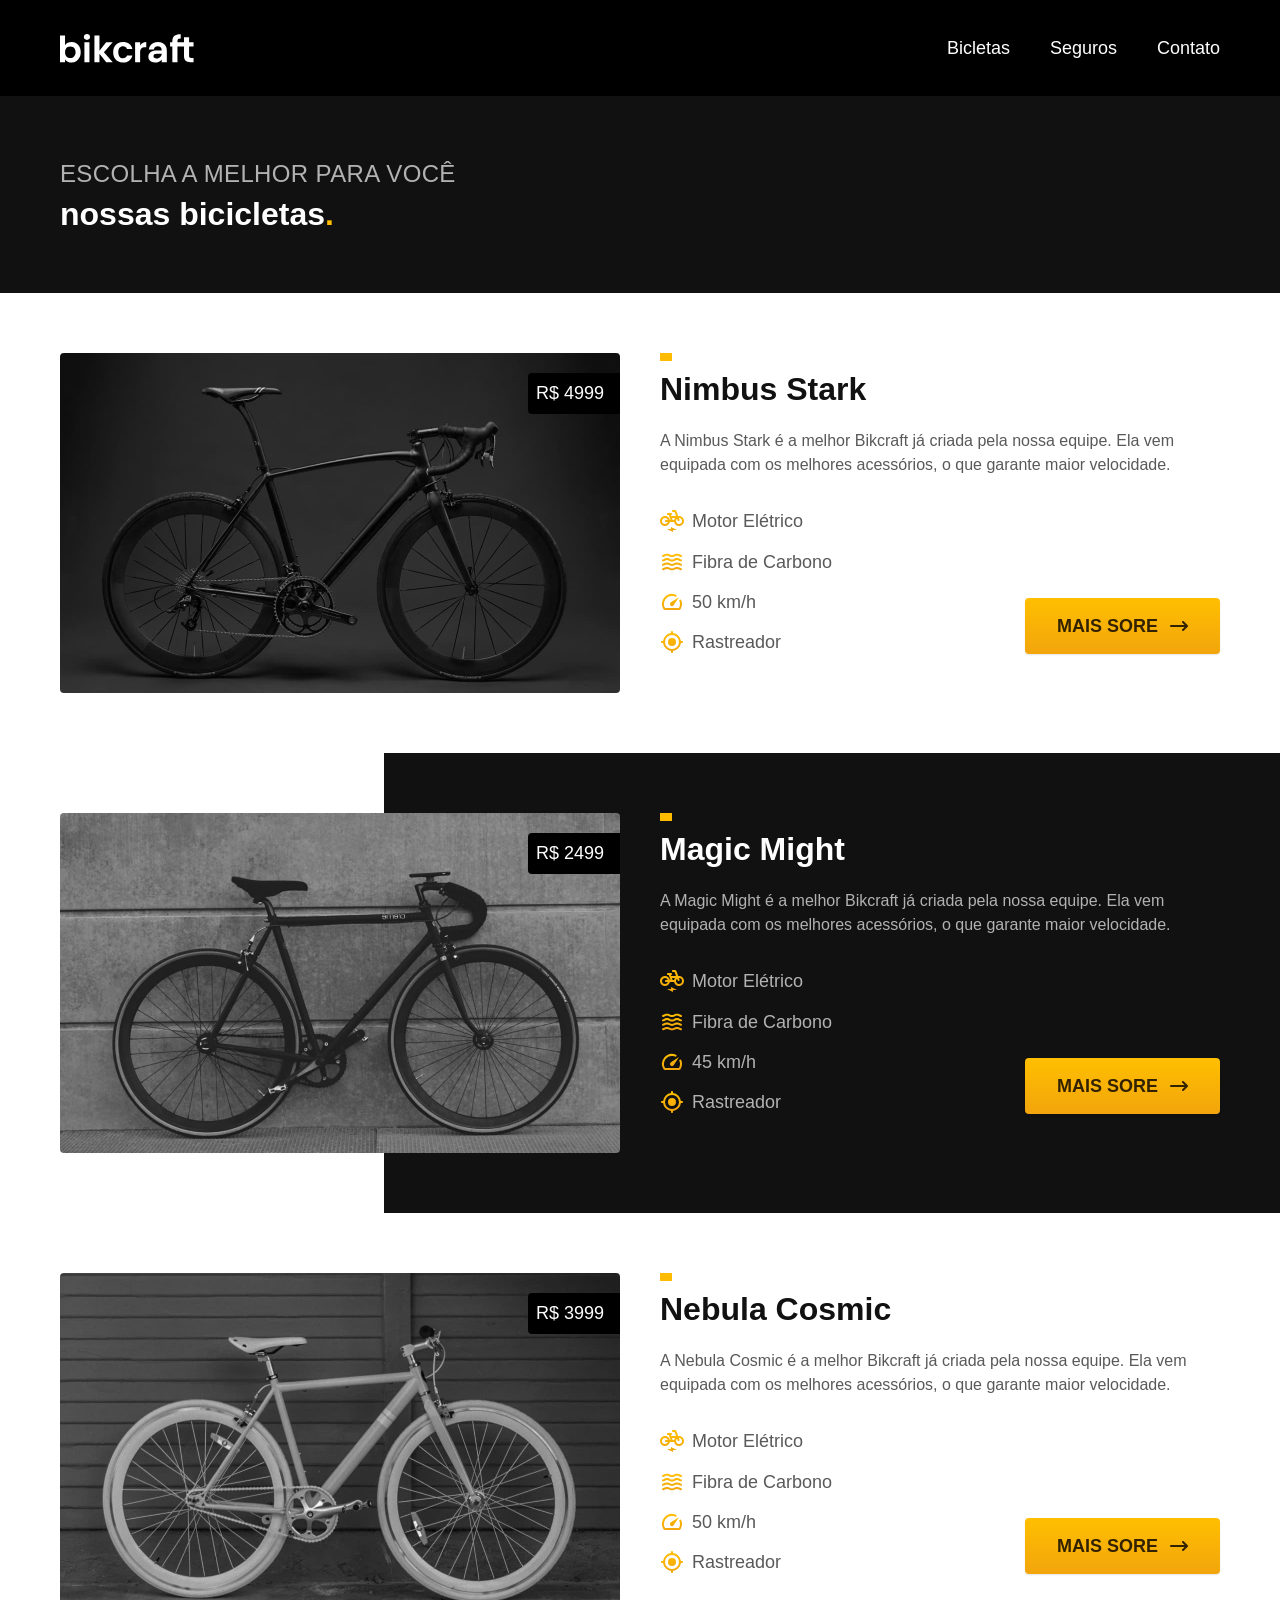
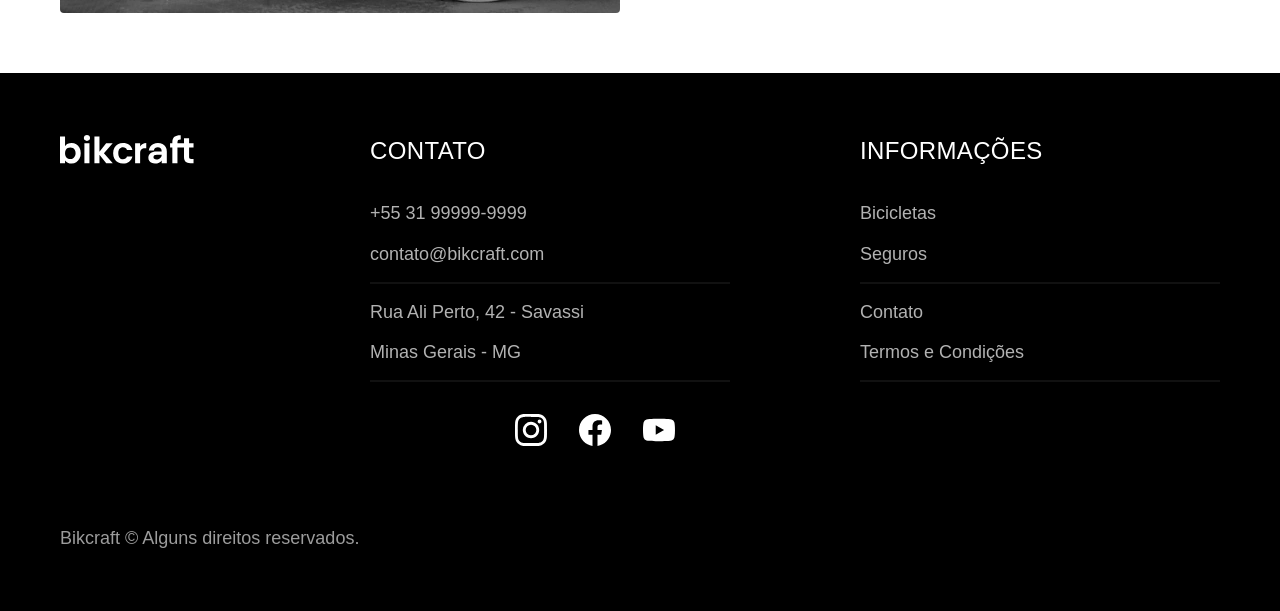
==== bicicletas.html @ b168abb3 "Página Bicicletas" ====
<!DOCTYPE html>
<html lang="pt-br">

<head>
  <meta charset="UTF-8">
  <meta name="viewport" content="width=device-width, initial-scale=1.0">
  <title>Bicicletas | Bikcraft</title>
  <meta name="description" content="Termos e condições">

  <link rel="stylesheet" href="./css/style.css">
</head>

<body id="bicicletas">
  <header class="header-bg">
    <div class="header container">
      <a href="./">
        <img src="./img/bikcraft.svg" alt="Bikcraft">
      </a>

      <nav aria-label="primaria">
        <ul class="header-menu font-1-m cor-0">
          <li><a href="./bicletas.html">Bicletas</a></li>
          <li><a href="./seguros.html">Seguros</a></li>
          <li><a href="./contato.html">Contato</a></li>
        </ul>
      </nav>
    </div>
  </header>

  <main>
    <div class="titulo-bg">
      <div class="titulo container">
        <p class="font-2-l-b cor-5">Escolha a melhor para você</p>
        <h1 class="font-11xxl cor-0">nossas bicicletas<span class="cor-p1">.</span></h1>
      </div>
    </div>


    <div class="bicicletas container">
      <div class="bicicletas-imagem">
        <img src="./img/bicicletas/nimbus.jpg" alt="Bicleta preta">
        <span class="font-2-m cor-0">R$ 4999</span>
      </div>
      <div class="bicicletas-conteudo">
        <h2 class="font-1-xl">Nimbus Stark</h2>
        <p class="font-2-s cor-8">A Nimbus Stark é a melhor Bikcraft já criada pela nossa equipe. Ela vem equipada com os melhores acessórios, o que garante maior velocidade.</p>
        <ul class="font-1-m cor-8">
          <li>
            <img src="./img/icones/eletrica.svg" alt="">
            Motor Elétrico
          </li>
          <li>
            <img src="./img/icones/carbono.svg" alt="">
            Fibra de Carbono
          </li>
          <li>
            <img src="./img/icones/velocidade.svg" alt="">
            50 km/h
          </li>
          <li>
            <img src="./img/icones/rastreador.svg" alt="">
            Rastreador
          </li>
        </ul>
        <a class="botao seta" href=".bicicletas/mimbus.html">Mais Sore</a>
      </div>
    </div>


    <div class="bicicletas-bg">
      <div class="bicicletas container">
        <div class="bicicletas-imagem">
          <img src="./img/bicicletas/magic.jpg" alt="Bicleta preta">
          <span class="font-2-m cor-0">R$ 2499</span>
        </div>
        <div class="bicicletas-conteudo">
          <h2 class="font-1-xl cor-0">Magic Might</h2>
          <p class="font-2-s cor-5">A Magic Might é a melhor Bikcraft já criada pela nossa equipe. Ela vem equipada com os melhores acessórios, o que garante maior velocidade.</p>
          <ul class="font-1-m cor-5">
            <li>
              <img src="./img/icones/eletrica.svg" alt="">
              Motor Elétrico
            </li>
            <li>
              <img src="./img/icones/carbono.svg" alt="">
              Fibra de Carbono
            </li>
            <li>
              <img src="./img/icones/velocidade.svg" alt="">
              45 km/h
            </li>
            <li>
              <img src="./img/icones/rastreador.svg" alt="">
              Rastreador
            </li>
          </ul>
          <a class="botao seta" href=".bicicletas/magic.html">Mais Sore</a>
        </div>
      </div>
    </div>


    <div class="bicicletas container">
      <div class="bicicletas-imagem">
        <img src="./img/bicicletas/nebula.jpg" alt="Bicleta branca">
        <span class="font-2-m cor-0">R$ 3999</span>
      </div>
      <div class="bicicletas-conteudo">
        <h2 class="font-1-xl">Nebula Cosmic</h2>
        <p class="font-2-s cor-8">A Nebula Cosmic é a melhor Bikcraft já criada pela nossa equipe. Ela vem equipada com os melhores acessórios, o que garante maior velocidade.</p>
        <ul class="font-1-m cor-8">
          <li>
            <img src="./img/icones/eletrica.svg" alt="">
            Motor Elétrico
          </li>
          <li>
            <img src="./img/icones/carbono.svg" alt="">
            Fibra de Carbono
          </li>
          <li>
            <img src="./img/icones/velocidade.svg" alt="">
            50 km/h
          </li>
          <li>
            <img src="./img/icones/rastreador.svg" alt="">
            Rastreador
          </li>
        </ul>
        <a class="botao seta" href=".bicicletas/nebula.html">Mais Sore</a>
      </div>
    </div>


  </main>


  <footer class="footer-bg">
    <div class="footer container">
      <img src="./img/bikcraft.svg" alt="Bikcraft">
      <div class="footer-contato">
        <h3 class="font-2-l-b cor-0">Contato</h3>
        <ul class="font-2-m cor-5">
          <li><a href="tel:+553199999999">+55 31 99999-9999</a></li>
          <li><a href="mailto:contato@bikcraft.com">contato@bikcraft.com</a></li>
          <li>Rua Ali Perto, 42 - Savassi</li>
          <li>Minas Gerais - MG</li>
        </ul>
        <div class="footer-redes">
          <a href="./">
            <img src="./img/redes/instagram.svg" alt="Instagram">
          </a>
          <a href="./">
            <img src="./img/redes/facebook.svg" alt="Facebook">
          </a>
          <a href="./">
            <img src="./img/redes/youtube.svg" alt="Youtube">
          </a>
        </div>
      </div>
      <div class="footer-informacoes">
        <h3 class="font-2-l-b cor-0">Informações</h3>
        <nav>
          <ul class="font-1-m cor-5">
            <li><a href="./bicletas.html">Bicicletas</a></li>
            <li><a href="./seguros.html">Seguros</a></li>
            <li><a href="./contato.html">Contato</a></li>
            <li><a href="./termos.html">Termos e Condições</a></li>
          </ul>
        </nav>
      </div>
      <p class="footer-copy font-2-m cor-6">Bikcraft © Alguns direitos reservados.</p>
    </div>

  </footer>
</body>

</html>
---- css/style.css ----
@import "./global/global.css";
@import "./utilidades/tipografia.css";
@import "./utilidades/cores.css";
@import "./global/header.css";
@import "./global/footer.css";

/* Utilidades */
@import "./utilidades/componentes.css";

/* Home */
@import "./home/introducao.css";
@import "./home/tecnologia.css";
@import "./home/parceiros.css";
@import "./home/depoimento.css";

/* Biclietas */
@import "./bicicletas/bicicletas-lista.css";
@import "./bicicletas/bicicletas.css";

/* Seguros */
@import "./seguros/seguros.css";

/* Termos */
@import "./termos/termos.css";
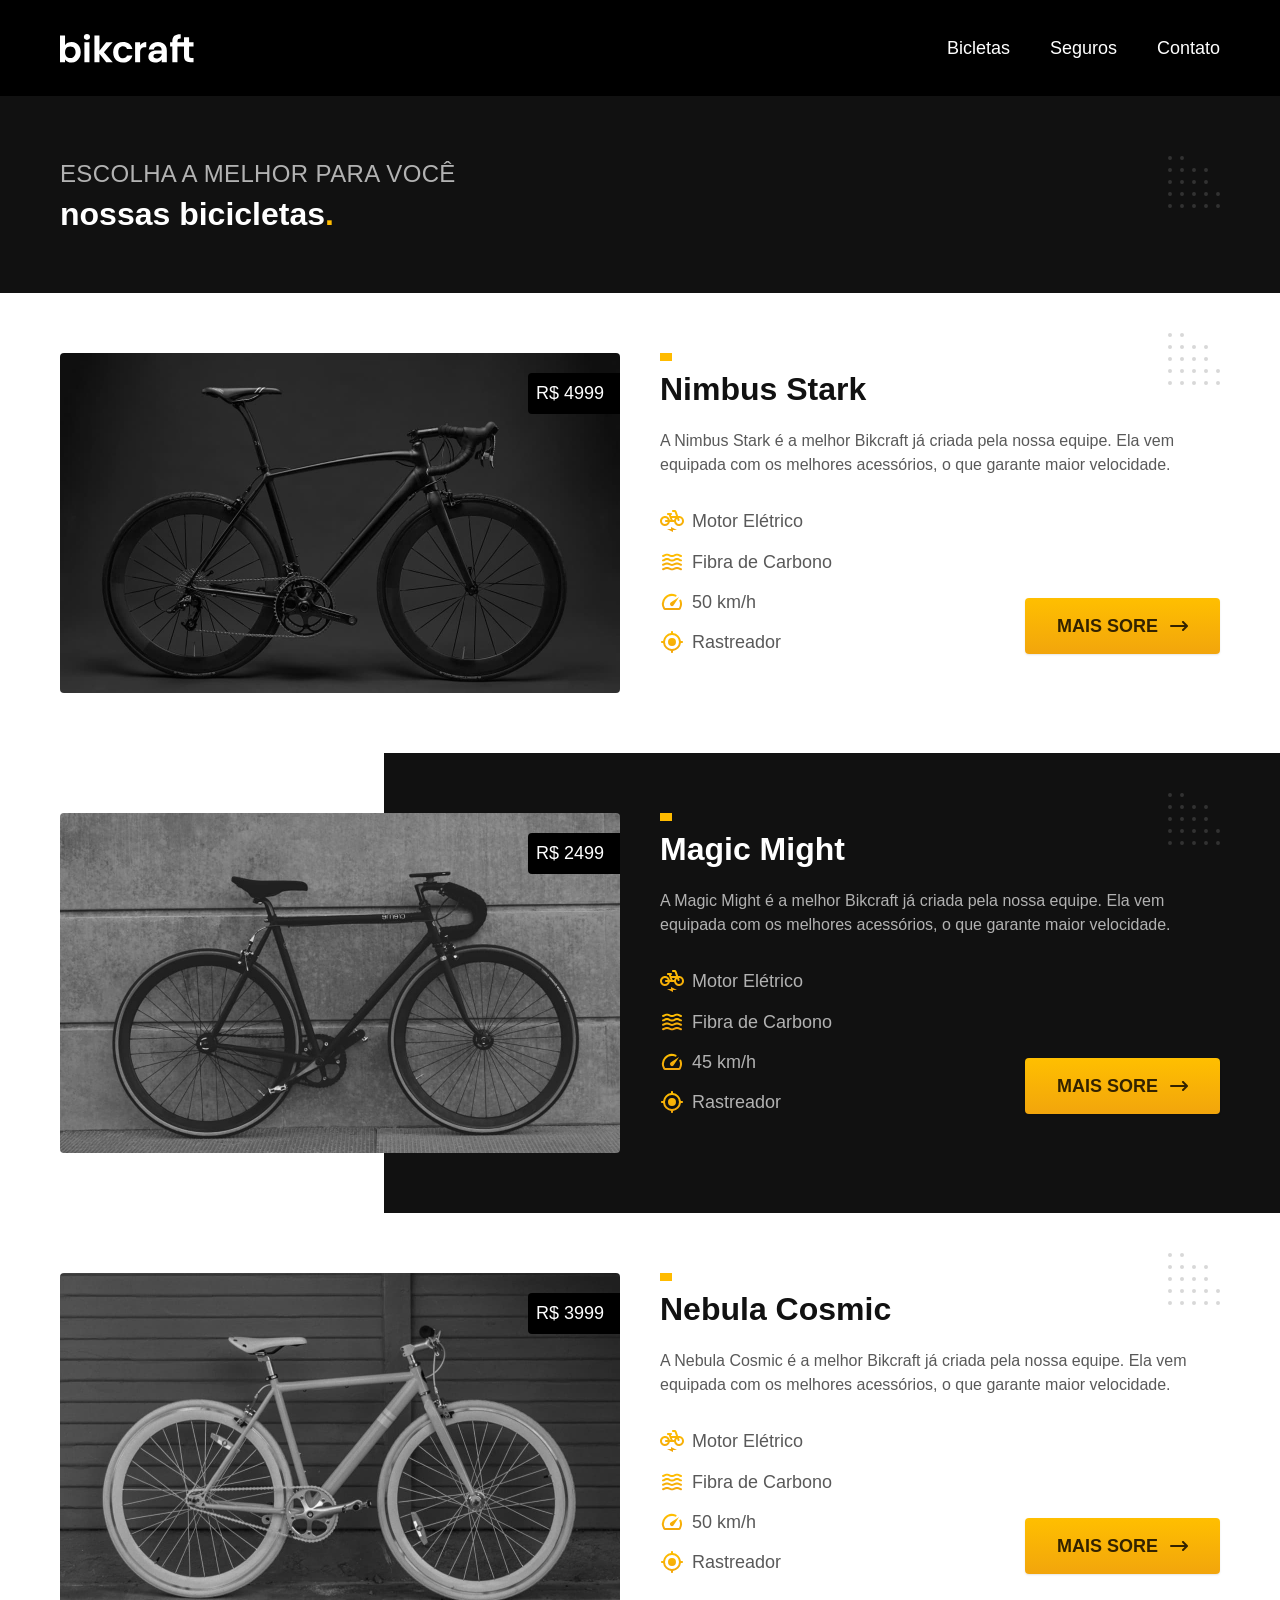
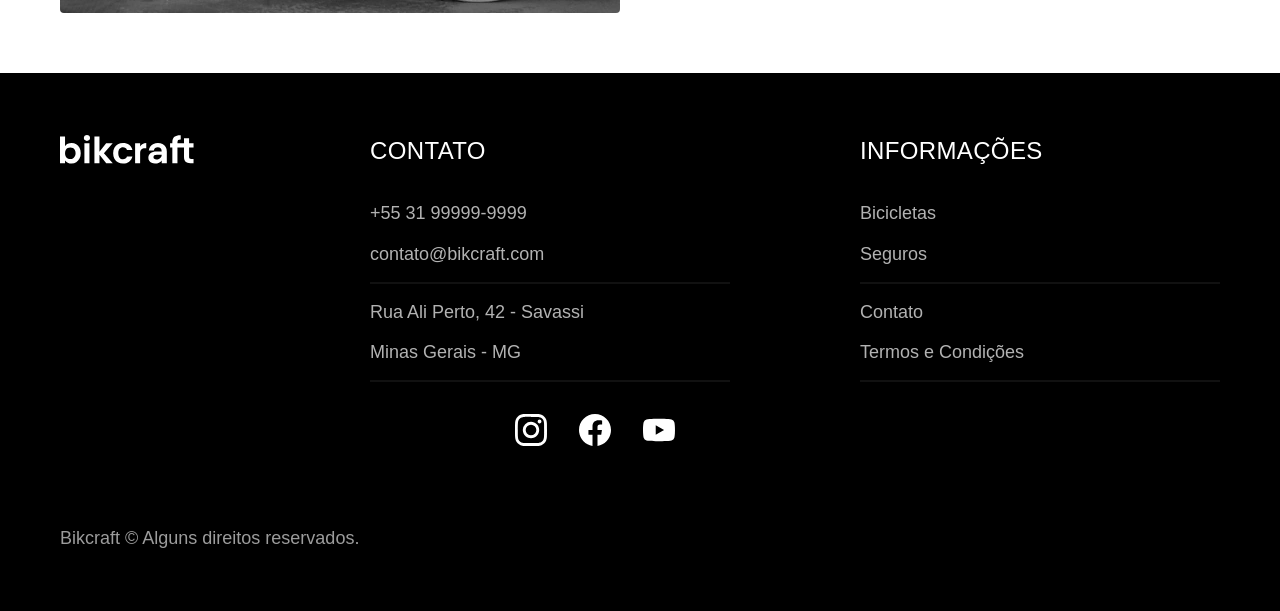
==== commit 101bdefb: "Otimizações" ====
--- a/bicicletas.html
+++ b/bicicletas.html
@@ -7,6 +7,7 @@
   <title>Bicicletas | Bikcraft</title>
   <meta name="description" content="Termos e condições">
 
+  <link rel="preload" href="./css/style.css" as="style">
   <link rel="stylesheet" href="./css/style.css">
 </head>
 
@@ -14,7 +15,7 @@
   <header class="header-bg">
     <div class="header container">
       <a href="./">
-        <img src="./img/bikcraft.svg" alt="Bikcraft">
+        <img src="./img/bikcraft.svg" width="136" height="32" alt="Bikcraft">
       </a>
 
       <nav aria-label="primaria">
@@ -38,7 +39,7 @@
 
     <div class="bicicletas container">
       <div class="bicicletas-imagem">
-        <img src="./img/bicicletas/nimbus.jpg" alt="Bicleta preta">
+        <img src="./img/bicicletas/nimbus.jpg" width="1120" height="680" alt="Bicleta preta">
         <span class="font-2-m cor-0">R$ 4999</span>
       </div>
       <div class="bicicletas-conteudo">
@@ -46,19 +47,19 @@
         <p class="font-2-s cor-8">A Nimbus Stark é a melhor Bikcraft já criada pela nossa equipe. Ela vem equipada com os melhores acessórios, o que garante maior velocidade.</p>
         <ul class="font-1-m cor-8">
           <li>
-            <img src="./img/icones/eletrica.svg" alt="">
+            <img src="./img/icones/eletrica.svg" width="32" height="32" alt="">
             Motor Elétrico
           </li>
           <li>
-            <img src="./img/icones/carbono.svg" alt="">
+            <img src="./img/icones/carbono.svg" width="32" height="32" alt="">
             Fibra de Carbono
           </li>
           <li>
-            <img src="./img/icones/velocidade.svg" alt="">
+            <img src="./img/icones/velocidade.svg" width="32" height="32" alt="">
             50 km/h
           </li>
           <li>
-            <img src="./img/icones/rastreador.svg" alt="">
+            <img src="./img/icones/rastreador.svg" width="32" height="32" alt="">
             Rastreador
           </li>
         </ul>
@@ -70,7 +71,7 @@
     <div class="bicicletas-bg">
       <div class="bicicletas container">
         <div class="bicicletas-imagem">
-          <img src="./img/bicicletas/magic.jpg" alt="Bicleta preta">
+          <img src="./img/bicicletas/magic.jpg" width="1120" height="680" alt="Bicleta preta">
           <span class="font-2-m cor-0">R$ 2499</span>
         </div>
         <div class="bicicletas-conteudo">
@@ -78,19 +79,19 @@
           <p class="font-2-s cor-5">A Magic Might é a melhor Bikcraft já criada pela nossa equipe. Ela vem equipada com os melhores acessórios, o que garante maior velocidade.</p>
           <ul class="font-1-m cor-5">
             <li>
-              <img src="./img/icones/eletrica.svg" alt="">
+              <img src="./img/icones/eletrica.svg" width="32" height="32" alt="">
               Motor Elétrico
             </li>
             <li>
-              <img src="./img/icones/carbono.svg" alt="">
+              <img src="./img/icones/carbono.svg" width="32" height="32" alt="">
               Fibra de Carbono
             </li>
             <li>
-              <img src="./img/icones/velocidade.svg" alt="">
+              <img src="./img/icones/velocidade.svg" width="32" height="32" alt="">
               45 km/h
             </li>
             <li>
-              <img src="./img/icones/rastreador.svg" alt="">
+              <img src="./img/icones/rastreador.svg" width="32" height="32" alt="">
               Rastreador
             </li>
           </ul>
@@ -102,7 +103,7 @@
 
     <div class="bicicletas container">
       <div class="bicicletas-imagem">
-        <img src="./img/bicicletas/nebula.jpg" alt="Bicleta branca">
+        <img src="./img/bicicletas/nebula.jpg" width="1120" height="680" alt="Bicleta branca">
         <span class="font-2-m cor-0">R$ 3999</span>
       </div>
       <div class="bicicletas-conteudo">
@@ -110,19 +111,19 @@
         <p class="font-2-s cor-8">A Nebula Cosmic é a melhor Bikcraft já criada pela nossa equipe. Ela vem equipada com os melhores acessórios, o que garante maior velocidade.</p>
         <ul class="font-1-m cor-8">
           <li>
-            <img src="./img/icones/eletrica.svg" alt="">
+            <img src="./img/icones/eletrica.svg" width="32" height="32" alt="">
             Motor Elétrico
           </li>
           <li>
-            <img src="./img/icones/carbono.svg" alt="">
+            <img src="./img/icones/carbono.svg" width="32" height="32" alt="">
             Fibra de Carbono
           </li>
           <li>
-            <img src="./img/icones/velocidade.svg" alt="">
+            <img src="./img/icones/velocidade.svg" width="32" height="32" alt="">
             50 km/h
           </li>
           <li>
-            <img src="./img/icones/rastreador.svg" alt="">
+            <img src="./img/icones/rastreador.svg" width="32" height="32" alt="">
             Rastreador
           </li>
         </ul>
@@ -136,7 +137,7 @@
 
   <footer class="footer-bg">
     <div class="footer container">
-      <img src="./img/bikcraft.svg" alt="Bikcraft">
+      <img src="./img/bikcraft.svg" width="136" height="32" alt="Bikcraft">
       <div class="footer-contato">
         <h3 class="font-2-l-b cor-0">Contato</h3>
         <ul class="font-2-m cor-5">
@@ -147,13 +148,13 @@
         </ul>
         <div class="footer-redes">
           <a href="./">
-            <img src="./img/redes/instagram.svg" alt="Instagram">
+            <img src="./img/redes/instagram.svg" width="32" height="32" alt="Instagram">
           </a>
           <a href="./">
-            <img src="./img/redes/facebook.svg" alt="Facebook">
+            <img src="./img/redes/facebook.svg" width="32" height="32" alt="Facebook">
           </a>
           <a href="./">
-            <img src="./img/redes/youtube.svg" alt="Youtube">
+            <img src="./img/redes/youtube.svg" width="32" height="32" alt="Youtube">
           </a>
         </div>
       </div>
--- a/css/style.css
+++ b/css/style.css
@@ -6,6 +6,7 @@
 
 /* Utilidades */
 @import "./utilidades/componentes.css";
+@import "./utilidades/formulario.css";
 
 /* Home */
 @import "./home/introducao.css";
@@ -17,8 +18,21 @@
 @import "./bicicletas/bicicletas-lista.css";
 @import "./bicicletas/bicicletas.css";
 
+/* Biclieta */
+@import "./bicicleta/bicicleta.css";
+@import "./bicicleta/seguro.css";
+
 /* Seguros */
 @import "./seguros/seguros.css";
+@import "./seguros/vantagens.css";
+@import "./seguros/perguntas.css";
+
+/* Contato */
+@import "./contato/contato.css";
+@import "./contato/lojas.css";
+
+/* Orçamento */
+@import "./orcamento/orcamento.css";
 
 /* Termos */
 @import "./termos/termos.css";
--- a/css/style.css
+++ b/css/style.css
@@ -6,6 +6,7 @@
 
 /* Utilidades */
 @import "./utilidades/componentes.css";
+@import "./utilidades/formulario.css";
 
 /* Home */
 @import "./home/introducao.css";
@@ -17,8 +18,21 @@
 @import "./bicicletas/bicicletas-lista.css";
 @import "./bicicletas/bicicletas.css";
 
+/* Biclieta */
+@import "./bicicleta/bicicleta.css";
+@import "./bicicleta/seguro.css";
+
 /* Seguros */
 @import "./seguros/seguros.css";
+@import "./seguros/vantagens.css";
+@import "./seguros/perguntas.css";
+
+/* Contato */
+@import "./contato/contato.css";
+@import "./contato/lojas.css";
+
+/* Orçamento */
+@import "./orcamento/orcamento.css";
 
 /* Termos */
 @import "./termos/termos.css";
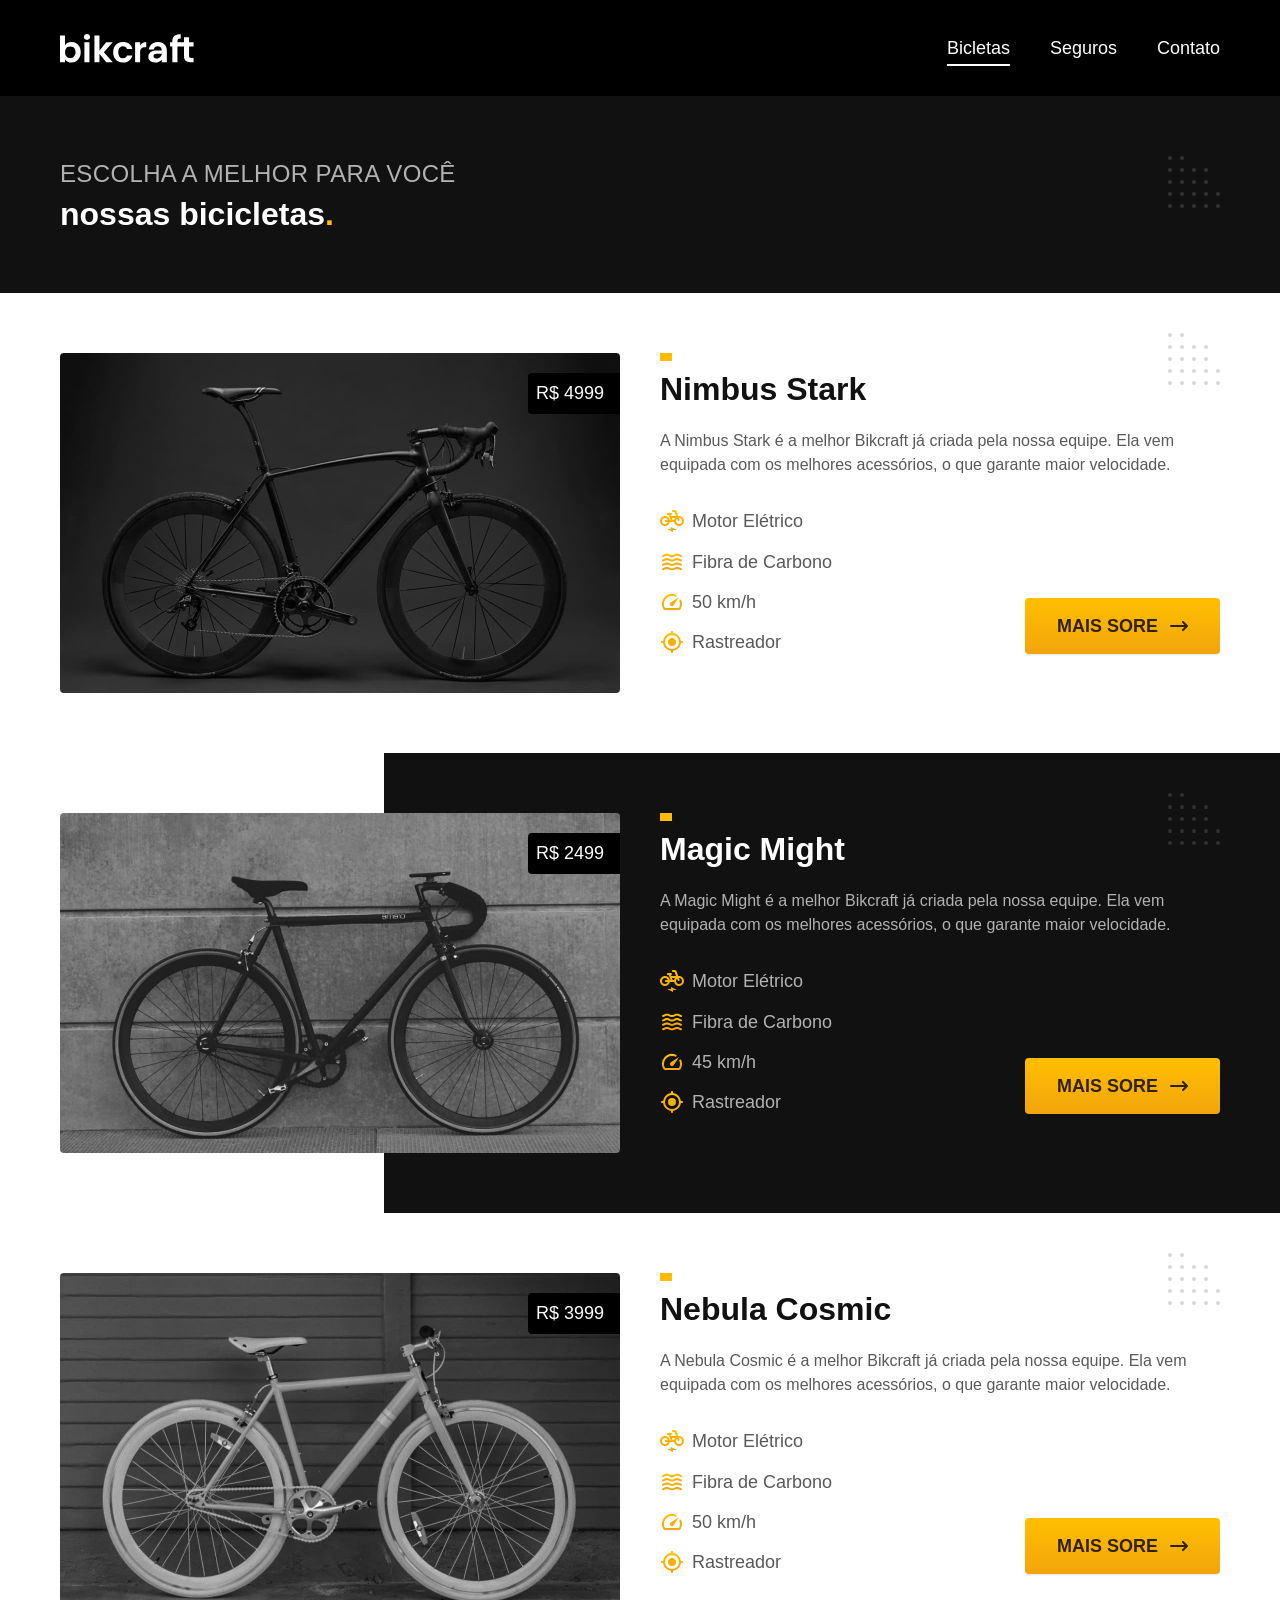
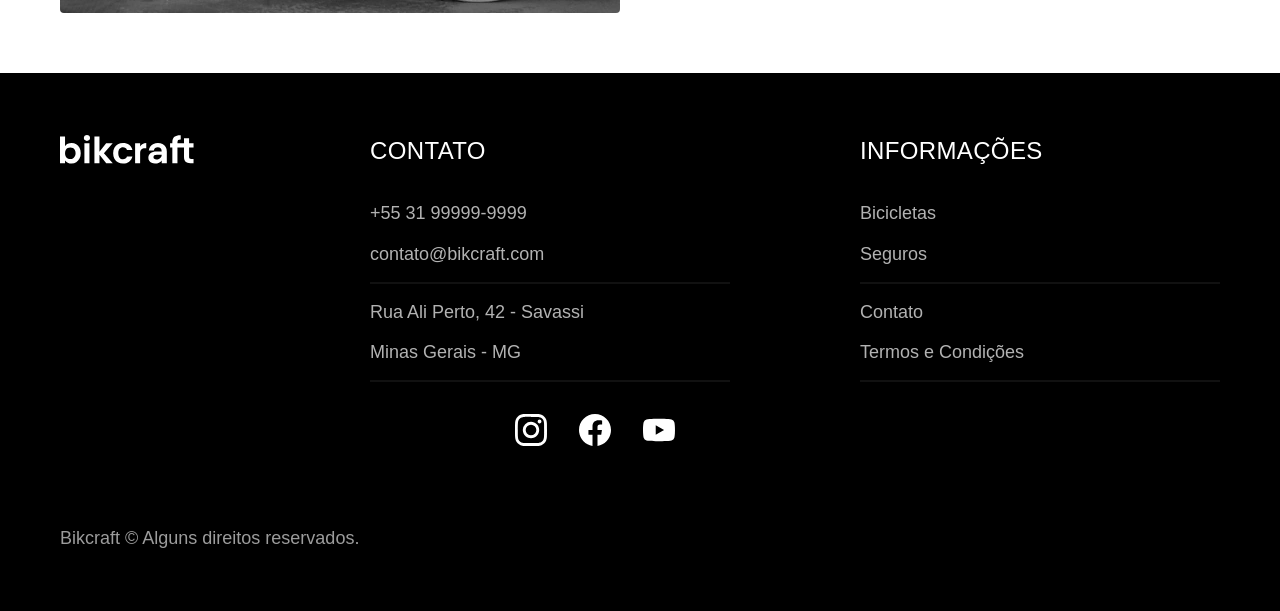
==== commit fa1dc412: "JavaScript Menu Ativo" ====
--- a/bicicletas.html
+++ b/bicicletas.html
@@ -20,7 +20,7 @@
 
       <nav aria-label="primaria">
         <ul class="header-menu font-1-m cor-0">
-          <li><a href="./bicletas.html">Bicletas</a></li>
+          <li><a href="./bicicletas.html">Bicletas</a></li>
           <li><a href="./seguros.html">Seguros</a></li>
           <li><a href="./contato.html">Contato</a></li>
         </ul>
@@ -63,7 +63,7 @@
             Rastreador
           </li>
         </ul>
-        <a class="botao seta" href=".bicicletas/mimbus.html">Mais Sore</a>
+        <a class="botao seta" href="./bicicletas/nimbus.html">Mais Sore</a>
       </div>
     </div>
 
@@ -95,7 +95,7 @@
               Rastreador
             </li>
           </ul>
-          <a class="botao seta" href=".bicicletas/magic.html">Mais Sore</a>
+          <a class="botao seta" href="./bicicletas/magic.html">Mais Sore</a>
         </div>
       </div>
     </div>
@@ -127,7 +127,7 @@
             Rastreador
           </li>
         </ul>
-        <a class="botao seta" href=".bicicletas/nebula.html">Mais Sore</a>
+        <a class="botao seta" href="./bicicletas/nebula.html">Mais Sore</a>
       </div>
     </div>
 
@@ -162,7 +162,7 @@
         <h3 class="font-2-l-b cor-0">Informações</h3>
         <nav>
           <ul class="font-1-m cor-5">
-            <li><a href="./bicletas.html">Bicicletas</a></li>
+            <li><a href="./bicicletas.html">Bicicletas</a></li>
             <li><a href="./seguros.html">Seguros</a></li>
             <li><a href="./contato.html">Contato</a></li>
             <li><a href="./termos.html">Termos e Condições</a></li>
@@ -173,6 +173,7 @@
     </div>
 
   </footer>
+  <script src="./js/script.js"></script>
 </body>
 
 </html>
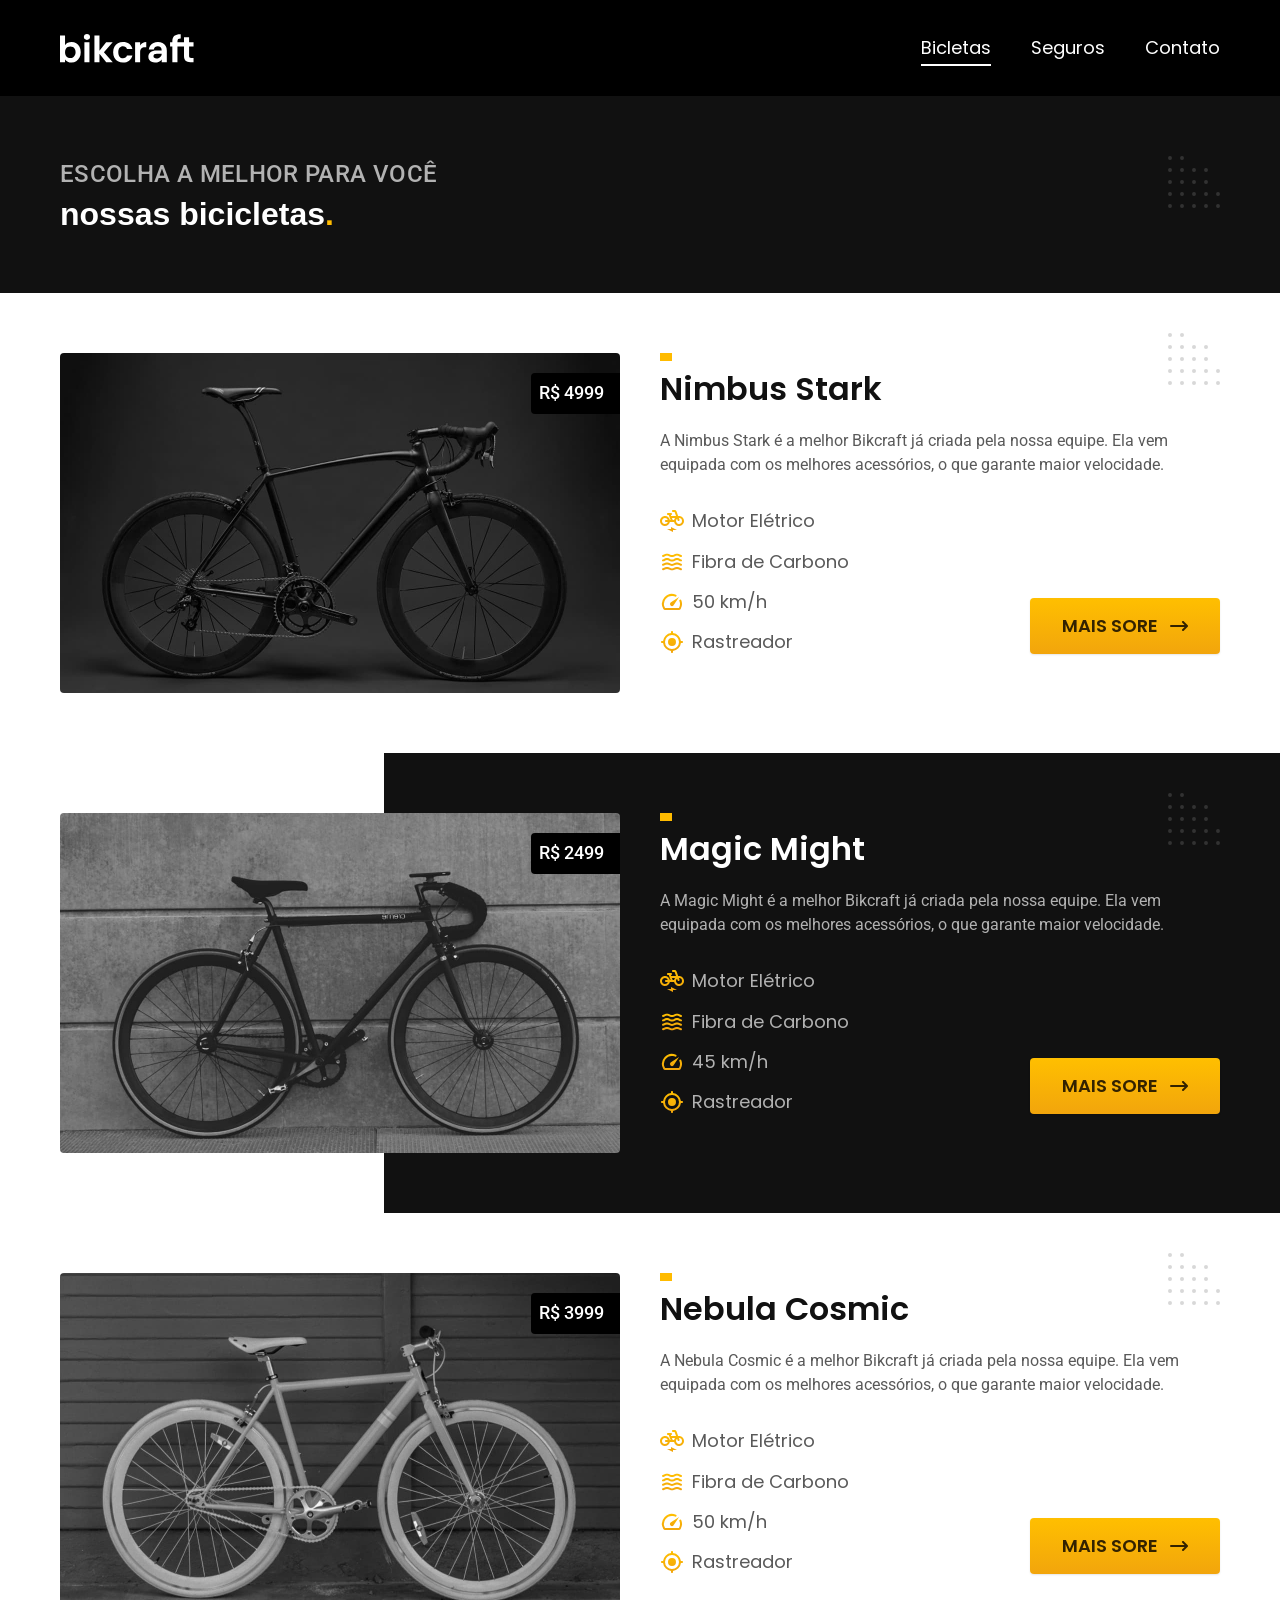
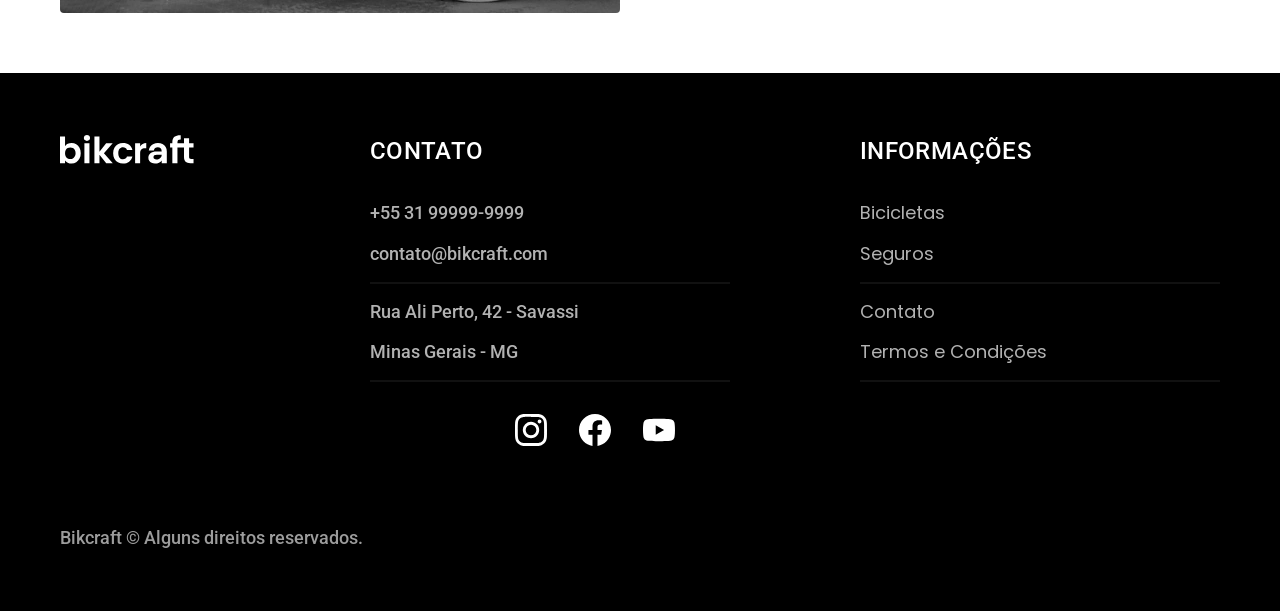
==== commit 757d2a81: "Otimizado para produção" ====
--- a/bicicletas.html
+++ b/bicicletas.html
@@ -7,8 +7,14 @@
   <title>Bicicletas | Bikcraft</title>
   <meta name="description" content="Termos e condições">
 
-  <link rel="preload" href="./css/style.css" as="style">
-  <link rel="stylesheet" href="./css/style.css">
+  <link rel="icon" href="./favicon.svg" type="image/svg+xml">
+  <link rel="preload" href="./css/style.min.css" as="style">
+  <link rel="stylesheet" href="./css/style.min.css">
+  <script>document.documentElement.classList.add('js');</script>
+
+  <link rel="preconnect" href="https://fonts.googleapis.com">
+  <link rel="preconnect" href="https://fonts.gstatic.com" crossorigin>
+  <link href="https://fonts.googleapis.com/css2?family=Merriweather:ital,wght@1,900&family=Poppins:wght@400;600&family=Roboto:wght@400;500&display=swap" rel="stylesheet">
 </head>
 
 <body id="bicicletas">
--- a/css/style.min.css
+++ b/css/style.min.css
@@ -0,0 +1 @@
+body{margin:0;font-family:Arial,Helvetica,sans-serif;color:#111}blockquote,dd,h1,h2,h3,h4,p,ul{margin:0}ul{padding:0;list-style:none}a{text-decoration:none;color:inherit}img{max-width:100%;height:auto;display:block}img[src$=".jpg"]{border-radius:4px}.font-1-xs{font:400 0.75rem/1.35 Poppins,sans-serif}.font-2-xs{font:400 0.875rem/1.43 Roboto,sans-serif}.font-1-s{font:400 1rem/1.5 Poppins,sans-serif}.font-2-s{font:400 1rem/1.5 Roboto,sans-serif}.font-1-m,.font-1-m-b{font:400 1.125rem/1.35 Poppins,sans-serif}.font-1-m-b{font-weight:600}.font-2-m{font:500 1.125rem/1.35 Roboto,sans-serif}.font-1-l{font:400 1.5rem/1.5 Poppins,sans-serif}.font-2-l,.font-2-l-b{font:400 1.5rem/1.5 Roboto,sans-serif}.font-2-l-b{font-weight:500;letter-spacing:.015em;text-transform:uppercase}.font-1-xl{font:600 2rem/1.25 Poppins,sans-serif}.font-2-xl{font:500 2rem/1.25 Roboto,sans-serif}.font-1-xxl{font:600 4rem/1.125 Poppins,sans-serif}@media (max-width:1200px){.font-1-xxl{font-size:3rem}.font-2-l,.font-2-l-b{font-size:1.125rem}}@media (max-width:800px){.font-1-xxl{font-size:2rem}.font-1-xl,.font-2-xl{font-size:1.5rem}}:root{--cor-0:#ffffff;--cor-1:#f7f7f7;--cor-2:#ededed;--cor-3:#dedede;--cor-4:#cccccc;--cor-5:#b2b2b2;--cor-6:#9c9c9c;--cor-7:#717171;--cor-8:#595959;--cor-9:#404040;--cor-10:#2e2e2e;--cor-11:#111111;--cor-12:#000000;--cor-p1:#ffbb00;--cor-p2:#e4a30b;--cor-p3:#a66f00;--cor-p4:#664400;--cor-p5:#332200}.cor-0{color:var(--cor-0)}.cor-1{color:var(--cor-1)}.cor-2{color:var(--cor-2)}.cor-3{color:var(--cor-3)}.cor-4{color:var(--cor-4)}.cor-5{color:var(--cor-5)}.cor-6{color:var(--cor-6)}.cor-7{color:var(--cor-7)}.cor-8{color:var(--cor-8)}.cor-9{color:var(--cor-9)}.cor-10{color:var(--cor-10)}.cor-11{color:var(--cor-11)}.cor-12{color:var(--cor-12)}.cor-p1{color:var(--cor-p1)}.cor-p2{color:var(--cor-p2)}.cor-p3{color:var(--cor-p3)}.cor-p4{color:var(--cor-p4)}.cor-p5{color:var(--cor-p5)}.js .fadeInDown{transform:translate3d(0,-20px,0)}.js .fadeInUp{transform:translate3d(0,20px,0)}.js .fadeInRight{transform:translate3d(20px,0,0)}.js .fadeInLeft{transform:translate3d(-20px,0,0)}.js [data-anime]{opacity:0}.js .anime{opacity:1;transform:none;transition:transform .8s,opacity .8s}.header-bg{background-color:var(--cor-12)}.header{display:flex;flex-wrap:wrap;gap:20px;justify-content:space-between;align-items:center;padding-top:20px;padding-bottom:20px}.header-menu{display:flex;flex-wrap:wrap;gap:40px}.header-menu a{display:inline-block;padding:16px 0;position:relative}.header-menu a:after{content:"";display:block;height:2px;width:0;background-color:var(--cor-0);margin-top:4px;transition:.3s;position:absolute}.header-menu a.ativo::after,.header-menu a:hover:after{width:100%}@media (max-width:800px){.header-menu{gap:20px}.header-menu a{background:var(--cor-11);padding:12px 16px;border-radius:4px}.header-menu a:hover{background:var(--cor-10)}.header-menu a:after{display:none}}@media (max-width:600px){.header-menu{gap:12px}.header-menu a{padding:8px 12px;font-size:14px}}.footer-bg{background-color:var(--cor-12)}.footer{display:grid;grid-template-columns:3fr 5fr 4fr;gap:40px;padding-top:60px;padding-bottom:60px}.footer h3{margin-bottom:32px}.footer-contato ul{margin-bottom:32px}.footer li:nth-child(2n):after{content:"";display:block;max-width:360px;height:2px;background-color:var(--cor-11);margin-top:16px}.footer li{margin-bottom:16px}.footer-redes{display:flex;gap:32px}.footer a:hover{color:var(--cor-0)}.footer-copy{grid-column:1/-1;margin-top:40px}.footer-redes{justify-content:center}@media (max-width:800px){.footer>img{display:none}.footer{grid-template-columns:1fr 1fr}}@media (max-width:600px){.footer{grid-template-columns:1fr;gap:60px}.footer-copy{margin-top:0}}.container{box-sizing:border-box;max-width:1200px;padding-left:20px;padding-right:20px;margin-left:auto;margin-right:auto}.botao{display:inline-block;padding:16px 32px;background:linear-gradient(#ffbf00,#f2a50c);border-radius:4px;box-shadow:0 1px 2px rgba(0,0,0,.1);text-transform:uppercase;color:var(--cor-p5);font:600 1.125rem/1.35 Poppins,sans-serif;max-width:max-content;border:none;cursor:pointer}.botao.secundario{background:var(--cor-10);color:var(--cor-2)}.botao.secundario:hover{background:var(--cor-9)}.botao.seta{display:flex;align-items:center}.botao.seta::after{content:"";display:inline-block;width:18px;height:10px;margin-left:12px;background:url("../img/icones/seta.svg");transition:transform .2s}.botao.seta:hover::after{transform:translateX(4px)}.botao:hover{background:linear-gradient(#ffb60d,#e59317)}@media (max-width:600px){.botao{padding:12px 16px;font-size:1rem}}.titulo-bg{padding-top:60px;padding-bottom:60px;background-color:var(--cor-11)}.titulo{background:url("../img/dec/top-right.svg") no-repeat top right 20px}.titulo p{margin-bottom:4px}@media (max-width:800px){.titulo-bg{padding-top:40px;padding-bottom:40px}.titulo p{font-size:1rem;text-transform:lowercase;font-weight:400}}.form{display:grid;grid-template-columns:1fr 1fr;gap:20px}.form label{display:block;font:400 1rem/1.5 Poppins,sans-serif;margin-bottom:4px}.form .col-2{grid-column:span 2}.form input[type=email],.form input[type=text],.form textarea{font:400 1rem/1.5 Roboto,sans-serif;background:var(--cor-1);border:1px solid var(--cor-2);padding:12px;border-radius:4px;width:100%;box-sizing:border-box}.form input[type=email]:focus,.form input[type=text]:focus,.form textarea:focus{outline:0;border-color:var(--cor-p1);background:var(--cor-0);box-shadow:0 0 0 2px #fea}@media (max-width:600px){.form{grid-template-columns:1fr}.form .col-2{grid-column:1}}.introducao-bg{background:var(--cor-12) url("../img/dec/bottom-left.svg") no-repeat bottom 160px left 20px;color:#fff;box-shadow:inset 0 -120px var(--cor-0)}.introducao{display:grid;grid-template-columns:1fr 1fr;gap:0 40px}.introducao-conteudo{align-self:end;padding-bottom:200px}.introducao img{width:100%;height:100%;object-fit:cover;border-radius:4px}.introducao h1{margin-bottom:32px}.introducao p{margin-bottom:20px;color:#b2b2b2}@media (max-width:800px){.introducao-bg{background:var(--cor-11);padding-top:40px;box-shadow:inset 0 -60px var(--cor-0)}.introducao{grid-template-columns:1fr;gap:32px}.introducao-conteudo{padding-bottom:0}.introducao h1{margin-bottom:16px}.introducao img{height:300px;width:100%}}.tecnologia-bg{background-color:var(--cor-11);box-shadow:inset 0 80px var(--cor-0),inset 0 -80px var(--cor-0)}.tecnologia{display:grid;grid-template-columns:1fr 1fr;gap:40px}.tecnologia-imagem img{width:100%;height:100%;object-fit:cover;object-position:left}.tecnologia-conteudo{padding-top:160px;padding-bottom:160px}.tecnologia-conteudo>span{display:block;margin-bottom:20px}.tecnologia-conteudo h2{margin-bottom:32px}.tecnologia-conteudo>p{margin-bottom:20px}.tecnologia a{margin-bottom:80px}.tecnologia-vantagens{display:flex;gap:40px}.tecnologia-vantagens h3{margin-bottom:8px;width:max-content}.tecnologia-vantagens img{width:24px;margin-bottom:8px}@media (max-width:800px){.tecnologia-bg{box-shadow:initial}.tecnologia{grid-template-columns:1fr}.tecnologia-conteudo{padding-top:60px;padding-bottom:60px}.tecnologia-imagem{display:none}.tecnologia a{margin-bottom:60px}}@media (max-width:600px){.botao{padding:12px 16px;font-size:1rem}}.link{display:inline-block;text-transform:uppercase;color:var(--cor-p1);font:500 1.5rem/1.5 Poppins,sans-serif}.link::after{content:"";display:block;width:100%;height:4px;background-color:currentColor}.link:hover{color:var(--cor-0)}.parceiros{padding-top:60px;padding-bottom:120px}.parceiros h2{padding-bottom:60px}.parceiros ul{padding:0 20px;max-width:1400px;display:grid;grid-template-columns:repeat(4,1fr);margin:0 auto}.parceiros li{display:flex;padding:32px;border-left:2px solid var(--cor-2)}.parceiros img{margin:auto}.parceiros li:first-child,.parceiros li:nth-child(5){border-left:none}.parceiros li:nth-child(n+5){border-top:2px solid var(--cor-2)}@media (max-width:800px){.parceiros{padding-bottom:60px}.parceiros li{display:flex;padding:20px}.parceiros h2{margin-bottom:20px}.parceiros ul{grid-template-columns:repeat(2,1fr)}.parceiros li:nth-child(n+3){border-top:2px solid var(--cor-2)}.parceiros li:nth-child(odd){border-left:none}}.depoimento{display:grid;grid-template-columns:1fr 1fr;background-color:var(--cor-p1);overflow:hidden}.depoimento img{width:100%;height:100%;object-fit:cover;border-radius:0}.depoimento-conteudo{padding:40px 40px 80px 80px;align-self:end;background:url("../img/dec/bottom-right-p.svg") no-repeat bottom 40px right 40px}.depoimento-conteudo p{max-width:32ch;font-family:Merriweather,serif;font-style:italic;font-weight:900;margin-bottom:32px;position:relative}.depoimento p::after,.depoimento p::before{font-size:5rem;color:var(--cor-p2);position:absolute}.depoimento p::before{content:"“";left:-50px;top:-20px}.depoimento p::after{content:"”"}@media (min-width:1200px){.depoimento img{max-height:520px}}@media (max-width:800px){.depoimento{grid-template-columns:1fr;text-align:center}.depoimento img{height:200px}.depoimento-conteudo{padding:40px 20px;margin:auto}}.bicletas-lista{padding-top:60px;padding-bottom:120px}.bicletas-lista h2{margin-bottom:40px}.bicletas-lista ul{display:flex;gap:40px;padding:0 20px 20px 20px;max-width:1400px;margin-left:auto;margin-right:auto;overflow-x:auto;-webkit-overflow-scrolling:touch}#bicicleta .bicletas-lista ul{padding:0 0 20px 0}.bicletas-lista li{flex:1;min-width:280px}.bicletas-lista a{display:block}.bicletas-lista img{margin-bottom:16px}.bicletas-lista h3{margin-bottom:8px;display:flex;align-items:center}.bicletas-lista h3::before{content:"";display:inline-block;width:12px;height:8px;background-color:var(--cor-p1);margin-right:8px;transition:width .2s}.bicletas-lista a:hover h3::before{width:24px}.bicletas-lista li span{padding-left:20px}@media (max-width:800px){.bicletas-lista{padding-bottom:60px}.bicletas-lista ul{gap:20px}}.bicicletas-bg{background:linear-gradient(to right,var(--cor-0) 30%,var(--cor-11) 0)}.bicicletas{display:grid;grid-template-columns:1fr 1fr;gap:40px;padding-top:60px;padding-bottom:60px;background:url("../img/dec/top-right.svg") no-repeat top 40px right 20px}.bicicletas-imagem{display:grid}.bicicletas-imagem img{grid-area:1/1}.bicicletas-imagem span{grid-area:1/1;place-self:start end;margin-top:20px;background:var(--cor-12);display:inline-block;padding:8px 16px 8px 8px;border-radius:4px 0 0 4px}.bicicletas-conteudo{display:grid;grid-template-columns:1fr auto;align-content:start}.bicicletas h2,.bicicletas p{grid-column:1/-1}.bicicletas h2{margin-bottom:20px}.bicicletas h2::before{content:"";display:block;width:12px;height:8px;background:var(--cor-p1);margin-bottom:8px}.bicicletas p{margin-bottom:32px}.bicicletas a{place-self:end}.bicicletas li{display:flex;align-items:center}.bicicletas ul{display:grid;gap:16px}.bicicletas-conteudo img{width:24px;margin-right:8px}@media (max-width:800px){.bicicletas-bg{background:var(--cor-11)}.bicicletas{grid-template-columns:1fr;gap:20px;padding-top:40px;padding-bottom:40px}}@media (max-width:600px){.bicicletas-conteudo{grid-template-columns:1fr}.bicicletas ul{font-size:1rem;grid-template-columns:1fr 1fr;margin-bottom:32px}.bicicletas a{place-self:start}}.bicicleta{display:grid;grid-template-columns:1fr 1fr;align-items:start;gap:40px;padding-top:60px;padding-bottom:60px}#bicicleta .titulo p{text-transform:uppercase}.bicicleta-imagens{display:flex;flex-wrap:wrap;gap:20px}.bicicleta-imagens img{flex:1;min-width:200px}.bicicleta-imagens img:first-child{min-width:100%}.bicicleta-conteudo>p{margin-bottom:32px}.bicicleta-comprar{display:grid;grid-template-columns:max-content auto;align-items:center;justify-items:start;gap:8px 12px;margin-bottom:40px}.bicicleta-comprar a{grid-row:span 2}.bicicleta-comprar span{display:flex;align-items:center;background-color:var(--cor-12);gap:8px;padding:4px 8px;border-radius:4px}.bicicleta-conteudo h2{text-transform:uppercase;letter-spacing:.015em;margin-bottom:12px}.bicicleta-ficha,.bicicleta-informacoes{padding:32px;background-color:var(--cor-12);border-radius:4px}.bicicleta-informacoes{margin-bottom:40px;display:grid;grid-template-columns:1fr 1fr;gap:32px}.bicicleta-informacoes img{width:24px;margin-bottom:8px}.bicicleta-informacoes h3{margin-bottom:8px}.bicicleta-ficha li{padding:4px 0;display:flex;justify-content:space-between;border-bottom:1px solid var(--cor-11)}.bicicleta-ficha li:last-child{border-bottom:none}.bicicleta-ficha span{color:var(--cor-6)}@media (max-width:800px){.bicicleta{grid-template-columns:1fr;padding-top:40px;padding-bottom:40px}.bicicleta-imagens{grid-row:2}}@media (max-width:400px){.bicicleta-informacoes{grid-template-columns:1fr}.bicicleta-informacoes{grid-template-columns:1fr}}.seguro-bg{background-color:var(--cor-11);box-shadow:inset 0 120px var(--cor-0),inset 0 -120px var(--cor-12)}.seguro{display:grid;grid-template-columns:1fr 1fr;gap:40px}.seguro-imagem img{width:100%;height:100%;object-fit:cover}.seguro-conteudo{padding-top:180px;padding-bottom:180px}.seguro h2{margin-bottom:32px}.seguro p{margin-bottom:20px}@media (max-width:800px){.seguro-bg{box-shadow:inset 0 -60px var(--cor-12)}.seguro{grid-template-columns:1fr}.seguro-conteudo{grid-row:1;padding-top:40px;padding-bottom:0}}.seguros-bg{background:var(--cor-11)}.seguros{padding-top:60px;padding-bottom:60px;display:grid;grid-template-columns:1fr 1fr;gap:40px;align-items:center}#seguros .seguros{padding-top:0}.seguros h2{grid-column:1/-1}.seguros-item{background-color:var(--cor-12);padding:32px 32px 32px 60px;display:grid;grid-template-columns:1fr auto;border-radius:4px}.seguros-item h3{margin-bottom:40px}.seguros-item span{grid-column:2;display:block;text-align:right}.seguros-item ul{grid-column:1/-1;margin-bottom:32px}.seguros-item li{display:flex;align-items:center;position:relative}.seguros-item li+li{margin-top:20px}.seguros-item li::before{content:"";display:inline-block;width:13px;height:9px;background-image:url("../img/icones/lista.svg");position:absolute;left:-21px}.seguros-item a{grid-column:1/-1}@media (max-width:800px){.seguros{grid-template-columns:1fr}}.vantagens-bg{background-color:var(--cor-12)}.vantagens{padding-top:120px;padding-bottom:120px}.vantagens h2{margin-bottom:60px}.vantagens ul{display:grid;grid-template-columns:repeat(auto-fit,minmax(280px,max-content));gap:40px 80px}.vantagens h3,.vantagens img{margin-bottom:8px}@media (max-width:800px){.vantagens{padding-top:60px;padding-bottom:60px}.vantagens h2{margin-bottom:40px}.vantagens ul{gap:20px}}.perguntas{padding-top:120px;padding-bottom:120px}.perguntas h2{margin-bottom:60px}.perguntas dl>div{padding:20px;border-radius:4px}.perguntas dl>div:nth-child(odd){background-color:var(--cor-1)}.perguntas button{display:grid;grid-template-columns:auto 1fr auto;align-items:center;gap:8px;cursor:pointer;border:none;background:0 0;width:100%;text-align:left}.perguntas button::before{content:"";display:inline-block;width:12px;height:8px;background-color:var(--cor-p1)}.perguntas button::after{content:"";display:inline-block;width:14px;height:6px;background:url("../img/icones/seta-abrir.svg");transition:.3s}.perguntas button:hover::after,.perguntas button[aria-expanded=true]::after{transform:rotate(180deg)}.js .perguntas dd{display:none}.js .perguntas dd.ativa{display:block}.perguntas dd{padding-left:20px;padding-top:16px;max-width:80ch}@media (max-width:800px){.perguntas{padding-top:60px;padding-bottom:60px}.perguntas h2{margin-bottom:40px}}#contato{background:linear-gradient(var(--cor-11) 600px,var(--cor-1) 0)}.contato{display:grid;grid-template-columns:5fr 7fr}.contato-dados,.contato-formulario{padding:60px;box-shadow:0 1px 2px rgba(0,0,0,.1)}.contato-dados{border-radius:5px 0 0 5px;background:var(--cor-12) url("../img/dec/bottom-left.svg") no-repeat bottom 20px left 20px}.contato-formulario{border-radius:0 5px 5px 0;background:var(--cor-0) url("../img/dec/bottom-right.svg") no-repeat bottom 20px right 20px}.contato-dados h2{margin-bottom:60px}.contato-endereco{margin-bottom:32px;padding-left:28px;background:url("../img/icones/local.svg") no-repeat 0 2px}.contato-endereco p{margin-bottom:8px}.contato-meios a{display:block;max-width:max-content;margin-bottom:8px;padding-left:28px}.contato-meios a:hover{color:var(--cor-0)}.contato-meios a:first-child{background:url("../img/icones/email.svg") no-repeat 0 2px}.contato-meios a:nth-child(2){margin-bottom:32px}.contato-meios a:nth-child(3){background:url("../img/icones/telefone.svg") no-repeat 0 2px;margin-bottom:60px}.contato-redes{display:flex;gap:32px;padding-left:28px}@media (max-width:800px){.contato{grid-template-columns:1fr}.contato-dados,.contato-formulario{padding:20px}.contato-dados{border-radius:5px 5px 0 0;background:var(--cor-12)}.contato-formulario{border-radius:0 0 5px 5px}.contato-dados h2,.contato-meios a:nth-child(3){margin-bottom:32px}.contato-redes{margin-bottom:12px}}.lojas{display:grid;grid-template-columns:1fr 1fr;gap:0 40px;padding-top:120px;padding-bottom:120px}.lojas h2{grid-column:1/-1;margin-bottom:60px}.lojas img{border-radius:4px 4px 0 0}.lojas-item{border-radius:4px;background:var(--cor-0);box-shadow:0 1px 2px rgba(0,0,0,.1)}.lojas-conteudo{display:grid;grid-template-columns:1fr 1fr;gap:32px 16px;padding:32px}.lojas-conteudo h3,.lojas-tempo{grid-column:1/-1}.lojas-dados{display:grid;gap:8px;border-left:2px solid var(--cor-2);padding-left:12px}.lojas-tempo{display:flex;align-items:center;gap:8px}@media (max-width:800px){.lojas{gap:20px;padding-top:60px;padding-bottom:60px}.lojas h2{margin-bottom:32px}.lojas-conteudo{grid-template-columns:1fr}}@media (max-width:600px){.lojas{grid-template-columns:1fr}}#orcamento{background:linear-gradient(var(--cor-11) 600px,var(--cor-1) 0)}.orcamento{display:grid;grid-template-columns:5fr 7fr;padding-bottom:120px}.orcamento h2{text-transform:uppercase;position:relative;display:flex;align-items:center}.orcamento h2::before{content:"";display:inline-block;width:4px;height:8px;background-color:var(--cor-p1);position:absolute;left:-12px}.orcamento-dados,.orcamento-produto{padding:60px;box-shadow:0 1px 2px rgba(0,0,0,.1)}.orcamento-produto{border-radius:5px 0 0 5px;background:var(--cor-12) url("../img/dec/bottom-left.svg") no-repeat bottom 20px left 20px;display:grid;grid-template-columns:1fr 1fr;gap:20px;align-content:start}.orcamento-produto>*{grid-column:1/-1}.orcamento-produto>label{grid-column:initial}.orcamento-produto label{font:400 1rem/1.5 Poppins,sans-serif;color:var(--cor-4);background-color:var(--cor-10);padding:12px 16px;border-radius:4px;cursor:pointer;display:grid;grid-template-columns:auto 1fr auto;align-items:center;border:1px solid var(--cor-10)}.orcamento-produto input:checked+label{background:var(--cor-0);color:var(--cor-11)}.orcamento-produto label::before{content:"";display:inline-block;box-sizing:border-box;width:12px;height:12px;border:1px solid var(--cor-6);border-radius:50%;margin-right:8px}.orcamento-produto input:checked+label::before{border-color:var(--cor-7);box-shadow:inset 0 0 0 3px var(--cor-0),inset 0 0 0 6px var(--cor-7)}.orcamento-produto label:hover{background-color:var(--cor-9);border-color:var(--cor-9)}.orcamento-produto input:focus+label{box-shadow:0 0 0 2px var(--cor-p1);border-color:var(--cor-12)}.orcamento-produto label span{display:none}.orcamento-produto input:checked+label span{display:inline-block}.orcamento-produto input{opacity:0;position:absolute;pointer-events:none}.orcamento-dados{border-radius:0 5px 5px 0;background:var(--cor-0) url("../img/dec/bottom-right.svg") no-repeat bottom 20px right 20px}.orcamento-conteudo{display:none}.orcamento-conteudo h2,.orcamento-dados h2:nth-of-type(n+2){margin-top:20px}#bikcraft:checked~#orcamento-bikcraft,#seguro:checked~#orcamento-seguro{display:grid;gap:20px}.orcamento-detalhes{display:none;background:var(--cor-0);padding:20px;grid-template-columns:1fr 1fr;border-radius:4px;align-items:center}.orcamento-detalhes li{display:flex;align-items:center;margin-bottom:8px}.orcamento-detalhes li img{width:16px;margin-right:8px}.orcamento-produto input:checked+label+.orcamento-detalhes{display:grid}@media (max-width:1200px){.orcamento-dados,.orcamento-produto{padding:32px}}@media (max-width:800px){.orcamento{grid-template-columns:1fr}.orcamento-produto{border-radius:5px 5px 0 0;background:var(--cor-12)}.orcamento-dados{border-radius:0 0 5px 5px}}@media (max-width:400px){.orcamento-produto{grid-template-columns:1fr}}.termos{padding-top:80px;padding-bottom:80px}.termos h2{font-weight:600;margin-bottom:20px}.termos p+h2{margin-top:40px}.termos p{max-width:75ch;margin-bottom:24px}
--- a/css/style.min.css
+++ b/css/style.min.css
@@ -0,0 +1 @@
+body{margin:0;font-family:Arial,Helvetica,sans-serif;color:#111}blockquote,dd,h1,h2,h3,h4,p,ul{margin:0}ul{padding:0;list-style:none}a{text-decoration:none;color:inherit}img{max-width:100%;height:auto;display:block}img[src$=".jpg"]{border-radius:4px}.font-1-xs{font:400 0.75rem/1.35 Poppins,sans-serif}.font-2-xs{font:400 0.875rem/1.43 Roboto,sans-serif}.font-1-s{font:400 1rem/1.5 Poppins,sans-serif}.font-2-s{font:400 1rem/1.5 Roboto,sans-serif}.font-1-m,.font-1-m-b{font:400 1.125rem/1.35 Poppins,sans-serif}.font-1-m-b{font-weight:600}.font-2-m{font:500 1.125rem/1.35 Roboto,sans-serif}.font-1-l{font:400 1.5rem/1.5 Poppins,sans-serif}.font-2-l,.font-2-l-b{font:400 1.5rem/1.5 Roboto,sans-serif}.font-2-l-b{font-weight:500;letter-spacing:.015em;text-transform:uppercase}.font-1-xl{font:600 2rem/1.25 Poppins,sans-serif}.font-2-xl{font:500 2rem/1.25 Roboto,sans-serif}.font-1-xxl{font:600 4rem/1.125 Poppins,sans-serif}@media (max-width:1200px){.font-1-xxl{font-size:3rem}.font-2-l,.font-2-l-b{font-size:1.125rem}}@media (max-width:800px){.font-1-xxl{font-size:2rem}.font-1-xl,.font-2-xl{font-size:1.5rem}}:root{--cor-0:#ffffff;--cor-1:#f7f7f7;--cor-2:#ededed;--cor-3:#dedede;--cor-4:#cccccc;--cor-5:#b2b2b2;--cor-6:#9c9c9c;--cor-7:#717171;--cor-8:#595959;--cor-9:#404040;--cor-10:#2e2e2e;--cor-11:#111111;--cor-12:#000000;--cor-p1:#ffbb00;--cor-p2:#e4a30b;--cor-p3:#a66f00;--cor-p4:#664400;--cor-p5:#332200}.cor-0{color:var(--cor-0)}.cor-1{color:var(--cor-1)}.cor-2{color:var(--cor-2)}.cor-3{color:var(--cor-3)}.cor-4{color:var(--cor-4)}.cor-5{color:var(--cor-5)}.cor-6{color:var(--cor-6)}.cor-7{color:var(--cor-7)}.cor-8{color:var(--cor-8)}.cor-9{color:var(--cor-9)}.cor-10{color:var(--cor-10)}.cor-11{color:var(--cor-11)}.cor-12{color:var(--cor-12)}.cor-p1{color:var(--cor-p1)}.cor-p2{color:var(--cor-p2)}.cor-p3{color:var(--cor-p3)}.cor-p4{color:var(--cor-p4)}.cor-p5{color:var(--cor-p5)}.js .fadeInDown{transform:translate3d(0,-20px,0)}.js .fadeInUp{transform:translate3d(0,20px,0)}.js .fadeInRight{transform:translate3d(20px,0,0)}.js .fadeInLeft{transform:translate3d(-20px,0,0)}.js [data-anime]{opacity:0}.js .anime{opacity:1;transform:none;transition:transform .8s,opacity .8s}.header-bg{background-color:var(--cor-12)}.header{display:flex;flex-wrap:wrap;gap:20px;justify-content:space-between;align-items:center;padding-top:20px;padding-bottom:20px}.header-menu{display:flex;flex-wrap:wrap;gap:40px}.header-menu a{display:inline-block;padding:16px 0;position:relative}.header-menu a:after{content:"";display:block;height:2px;width:0;background-color:var(--cor-0);margin-top:4px;transition:.3s;position:absolute}.header-menu a.ativo::after,.header-menu a:hover:after{width:100%}@media (max-width:800px){.header-menu{gap:20px}.header-menu a{background:var(--cor-11);padding:12px 16px;border-radius:4px}.header-menu a:hover{background:var(--cor-10)}.header-menu a:after{display:none}}@media (max-width:600px){.header-menu{gap:12px}.header-menu a{padding:8px 12px;font-size:14px}}.footer-bg{background-color:var(--cor-12)}.footer{display:grid;grid-template-columns:3fr 5fr 4fr;gap:40px;padding-top:60px;padding-bottom:60px}.footer h3{margin-bottom:32px}.footer-contato ul{margin-bottom:32px}.footer li:nth-child(2n):after{content:"";display:block;max-width:360px;height:2px;background-color:var(--cor-11);margin-top:16px}.footer li{margin-bottom:16px}.footer-redes{display:flex;gap:32px}.footer a:hover{color:var(--cor-0)}.footer-copy{grid-column:1/-1;margin-top:40px}.footer-redes{justify-content:center}@media (max-width:800px){.footer>img{display:none}.footer{grid-template-columns:1fr 1fr}}@media (max-width:600px){.footer{grid-template-columns:1fr;gap:60px}.footer-copy{margin-top:0}}.container{box-sizing:border-box;max-width:1200px;padding-left:20px;padding-right:20px;margin-left:auto;margin-right:auto}.botao{display:inline-block;padding:16px 32px;background:linear-gradient(#ffbf00,#f2a50c);border-radius:4px;box-shadow:0 1px 2px rgba(0,0,0,.1);text-transform:uppercase;color:var(--cor-p5);font:600 1.125rem/1.35 Poppins,sans-serif;max-width:max-content;border:none;cursor:pointer}.botao.secundario{background:var(--cor-10);color:var(--cor-2)}.botao.secundario:hover{background:var(--cor-9)}.botao.seta{display:flex;align-items:center}.botao.seta::after{content:"";display:inline-block;width:18px;height:10px;margin-left:12px;background:url("../img/icones/seta.svg");transition:transform .2s}.botao.seta:hover::after{transform:translateX(4px)}.botao:hover{background:linear-gradient(#ffb60d,#e59317)}@media (max-width:600px){.botao{padding:12px 16px;font-size:1rem}}.titulo-bg{padding-top:60px;padding-bottom:60px;background-color:var(--cor-11)}.titulo{background:url("../img/dec/top-right.svg") no-repeat top right 20px}.titulo p{margin-bottom:4px}@media (max-width:800px){.titulo-bg{padding-top:40px;padding-bottom:40px}.titulo p{font-size:1rem;text-transform:lowercase;font-weight:400}}.form{display:grid;grid-template-columns:1fr 1fr;gap:20px}.form label{display:block;font:400 1rem/1.5 Poppins,sans-serif;margin-bottom:4px}.form .col-2{grid-column:span 2}.form input[type=email],.form input[type=text],.form textarea{font:400 1rem/1.5 Roboto,sans-serif;background:var(--cor-1);border:1px solid var(--cor-2);padding:12px;border-radius:4px;width:100%;box-sizing:border-box}.form input[type=email]:focus,.form input[type=text]:focus,.form textarea:focus{outline:0;border-color:var(--cor-p1);background:var(--cor-0);box-shadow:0 0 0 2px #fea}@media (max-width:600px){.form{grid-template-columns:1fr}.form .col-2{grid-column:1}}.introducao-bg{background:var(--cor-12) url("../img/dec/bottom-left.svg") no-repeat bottom 160px left 20px;color:#fff;box-shadow:inset 0 -120px var(--cor-0)}.introducao{display:grid;grid-template-columns:1fr 1fr;gap:0 40px}.introducao-conteudo{align-self:end;padding-bottom:200px}.introducao img{width:100%;height:100%;object-fit:cover;border-radius:4px}.introducao h1{margin-bottom:32px}.introducao p{margin-bottom:20px;color:#b2b2b2}@media (max-width:800px){.introducao-bg{background:var(--cor-11);padding-top:40px;box-shadow:inset 0 -60px var(--cor-0)}.introducao{grid-template-columns:1fr;gap:32px}.introducao-conteudo{padding-bottom:0}.introducao h1{margin-bottom:16px}.introducao img{height:300px;width:100%}}.tecnologia-bg{background-color:var(--cor-11);box-shadow:inset 0 80px var(--cor-0),inset 0 -80px var(--cor-0)}.tecnologia{display:grid;grid-template-columns:1fr 1fr;gap:40px}.tecnologia-imagem img{width:100%;height:100%;object-fit:cover;object-position:left}.tecnologia-conteudo{padding-top:160px;padding-bottom:160px}.tecnologia-conteudo>span{display:block;margin-bottom:20px}.tecnologia-conteudo h2{margin-bottom:32px}.tecnologia-conteudo>p{margin-bottom:20px}.tecnologia a{margin-bottom:80px}.tecnologia-vantagens{display:flex;gap:40px}.tecnologia-vantagens h3{margin-bottom:8px;width:max-content}.tecnologia-vantagens img{width:24px;margin-bottom:8px}@media (max-width:800px){.tecnologia-bg{box-shadow:initial}.tecnologia{grid-template-columns:1fr}.tecnologia-conteudo{padding-top:60px;padding-bottom:60px}.tecnologia-imagem{display:none}.tecnologia a{margin-bottom:60px}}@media (max-width:600px){.botao{padding:12px 16px;font-size:1rem}}.link{display:inline-block;text-transform:uppercase;color:var(--cor-p1);font:500 1.5rem/1.5 Poppins,sans-serif}.link::after{content:"";display:block;width:100%;height:4px;background-color:currentColor}.link:hover{color:var(--cor-0)}.parceiros{padding-top:60px;padding-bottom:120px}.parceiros h2{padding-bottom:60px}.parceiros ul{padding:0 20px;max-width:1400px;display:grid;grid-template-columns:repeat(4,1fr);margin:0 auto}.parceiros li{display:flex;padding:32px;border-left:2px solid var(--cor-2)}.parceiros img{margin:auto}.parceiros li:first-child,.parceiros li:nth-child(5){border-left:none}.parceiros li:nth-child(n+5){border-top:2px solid var(--cor-2)}@media (max-width:800px){.parceiros{padding-bottom:60px}.parceiros li{display:flex;padding:20px}.parceiros h2{margin-bottom:20px}.parceiros ul{grid-template-columns:repeat(2,1fr)}.parceiros li:nth-child(n+3){border-top:2px solid var(--cor-2)}.parceiros li:nth-child(odd){border-left:none}}.depoimento{display:grid;grid-template-columns:1fr 1fr;background-color:var(--cor-p1);overflow:hidden}.depoimento img{width:100%;height:100%;object-fit:cover;border-radius:0}.depoimento-conteudo{padding:40px 40px 80px 80px;align-self:end;background:url("../img/dec/bottom-right-p.svg") no-repeat bottom 40px right 40px}.depoimento-conteudo p{max-width:32ch;font-family:Merriweather,serif;font-style:italic;font-weight:900;margin-bottom:32px;position:relative}.depoimento p::after,.depoimento p::before{font-size:5rem;color:var(--cor-p2);position:absolute}.depoimento p::before{content:"“";left:-50px;top:-20px}.depoimento p::after{content:"”"}@media (min-width:1200px){.depoimento img{max-height:520px}}@media (max-width:800px){.depoimento{grid-template-columns:1fr;text-align:center}.depoimento img{height:200px}.depoimento-conteudo{padding:40px 20px;margin:auto}}.bicletas-lista{padding-top:60px;padding-bottom:120px}.bicletas-lista h2{margin-bottom:40px}.bicletas-lista ul{display:flex;gap:40px;padding:0 20px 20px 20px;max-width:1400px;margin-left:auto;margin-right:auto;overflow-x:auto;-webkit-overflow-scrolling:touch}#bicicleta .bicletas-lista ul{padding:0 0 20px 0}.bicletas-lista li{flex:1;min-width:280px}.bicletas-lista a{display:block}.bicletas-lista img{margin-bottom:16px}.bicletas-lista h3{margin-bottom:8px;display:flex;align-items:center}.bicletas-lista h3::before{content:"";display:inline-block;width:12px;height:8px;background-color:var(--cor-p1);margin-right:8px;transition:width .2s}.bicletas-lista a:hover h3::before{width:24px}.bicletas-lista li span{padding-left:20px}@media (max-width:800px){.bicletas-lista{padding-bottom:60px}.bicletas-lista ul{gap:20px}}.bicicletas-bg{background:linear-gradient(to right,var(--cor-0) 30%,var(--cor-11) 0)}.bicicletas{display:grid;grid-template-columns:1fr 1fr;gap:40px;padding-top:60px;padding-bottom:60px;background:url("../img/dec/top-right.svg") no-repeat top 40px right 20px}.bicicletas-imagem{display:grid}.bicicletas-imagem img{grid-area:1/1}.bicicletas-imagem span{grid-area:1/1;place-self:start end;margin-top:20px;background:var(--cor-12);display:inline-block;padding:8px 16px 8px 8px;border-radius:4px 0 0 4px}.bicicletas-conteudo{display:grid;grid-template-columns:1fr auto;align-content:start}.bicicletas h2,.bicicletas p{grid-column:1/-1}.bicicletas h2{margin-bottom:20px}.bicicletas h2::before{content:"";display:block;width:12px;height:8px;background:var(--cor-p1);margin-bottom:8px}.bicicletas p{margin-bottom:32px}.bicicletas a{place-self:end}.bicicletas li{display:flex;align-items:center}.bicicletas ul{display:grid;gap:16px}.bicicletas-conteudo img{width:24px;margin-right:8px}@media (max-width:800px){.bicicletas-bg{background:var(--cor-11)}.bicicletas{grid-template-columns:1fr;gap:20px;padding-top:40px;padding-bottom:40px}}@media (max-width:600px){.bicicletas-conteudo{grid-template-columns:1fr}.bicicletas ul{font-size:1rem;grid-template-columns:1fr 1fr;margin-bottom:32px}.bicicletas a{place-self:start}}.bicicleta{display:grid;grid-template-columns:1fr 1fr;align-items:start;gap:40px;padding-top:60px;padding-bottom:60px}#bicicleta .titulo p{text-transform:uppercase}.bicicleta-imagens{display:flex;flex-wrap:wrap;gap:20px}.bicicleta-imagens img{flex:1;min-width:200px}.bicicleta-imagens img:first-child{min-width:100%}.bicicleta-conteudo>p{margin-bottom:32px}.bicicleta-comprar{display:grid;grid-template-columns:max-content auto;align-items:center;justify-items:start;gap:8px 12px;margin-bottom:40px}.bicicleta-comprar a{grid-row:span 2}.bicicleta-comprar span{display:flex;align-items:center;background-color:var(--cor-12);gap:8px;padding:4px 8px;border-radius:4px}.bicicleta-conteudo h2{text-transform:uppercase;letter-spacing:.015em;margin-bottom:12px}.bicicleta-ficha,.bicicleta-informacoes{padding:32px;background-color:var(--cor-12);border-radius:4px}.bicicleta-informacoes{margin-bottom:40px;display:grid;grid-template-columns:1fr 1fr;gap:32px}.bicicleta-informacoes img{width:24px;margin-bottom:8px}.bicicleta-informacoes h3{margin-bottom:8px}.bicicleta-ficha li{padding:4px 0;display:flex;justify-content:space-between;border-bottom:1px solid var(--cor-11)}.bicicleta-ficha li:last-child{border-bottom:none}.bicicleta-ficha span{color:var(--cor-6)}@media (max-width:800px){.bicicleta{grid-template-columns:1fr;padding-top:40px;padding-bottom:40px}.bicicleta-imagens{grid-row:2}}@media (max-width:400px){.bicicleta-informacoes{grid-template-columns:1fr}.bicicleta-informacoes{grid-template-columns:1fr}}.seguro-bg{background-color:var(--cor-11);box-shadow:inset 0 120px var(--cor-0),inset 0 -120px var(--cor-12)}.seguro{display:grid;grid-template-columns:1fr 1fr;gap:40px}.seguro-imagem img{width:100%;height:100%;object-fit:cover}.seguro-conteudo{padding-top:180px;padding-bottom:180px}.seguro h2{margin-bottom:32px}.seguro p{margin-bottom:20px}@media (max-width:800px){.seguro-bg{box-shadow:inset 0 -60px var(--cor-12)}.seguro{grid-template-columns:1fr}.seguro-conteudo{grid-row:1;padding-top:40px;padding-bottom:0}}.seguros-bg{background:var(--cor-11)}.seguros{padding-top:60px;padding-bottom:60px;display:grid;grid-template-columns:1fr 1fr;gap:40px;align-items:center}#seguros .seguros{padding-top:0}.seguros h2{grid-column:1/-1}.seguros-item{background-color:var(--cor-12);padding:32px 32px 32px 60px;display:grid;grid-template-columns:1fr auto;border-radius:4px}.seguros-item h3{margin-bottom:40px}.seguros-item span{grid-column:2;display:block;text-align:right}.seguros-item ul{grid-column:1/-1;margin-bottom:32px}.seguros-item li{display:flex;align-items:center;position:relative}.seguros-item li+li{margin-top:20px}.seguros-item li::before{content:"";display:inline-block;width:13px;height:9px;background-image:url("../img/icones/lista.svg");position:absolute;left:-21px}.seguros-item a{grid-column:1/-1}@media (max-width:800px){.seguros{grid-template-columns:1fr}}.vantagens-bg{background-color:var(--cor-12)}.vantagens{padding-top:120px;padding-bottom:120px}.vantagens h2{margin-bottom:60px}.vantagens ul{display:grid;grid-template-columns:repeat(auto-fit,minmax(280px,max-content));gap:40px 80px}.vantagens h3,.vantagens img{margin-bottom:8px}@media (max-width:800px){.vantagens{padding-top:60px;padding-bottom:60px}.vantagens h2{margin-bottom:40px}.vantagens ul{gap:20px}}.perguntas{padding-top:120px;padding-bottom:120px}.perguntas h2{margin-bottom:60px}.perguntas dl>div{padding:20px;border-radius:4px}.perguntas dl>div:nth-child(odd){background-color:var(--cor-1)}.perguntas button{display:grid;grid-template-columns:auto 1fr auto;align-items:center;gap:8px;cursor:pointer;border:none;background:0 0;width:100%;text-align:left}.perguntas button::before{content:"";display:inline-block;width:12px;height:8px;background-color:var(--cor-p1)}.perguntas button::after{content:"";display:inline-block;width:14px;height:6px;background:url("../img/icones/seta-abrir.svg");transition:.3s}.perguntas button:hover::after,.perguntas button[aria-expanded=true]::after{transform:rotate(180deg)}.js .perguntas dd{display:none}.js .perguntas dd.ativa{display:block}.perguntas dd{padding-left:20px;padding-top:16px;max-width:80ch}@media (max-width:800px){.perguntas{padding-top:60px;padding-bottom:60px}.perguntas h2{margin-bottom:40px}}#contato{background:linear-gradient(var(--cor-11) 600px,var(--cor-1) 0)}.contato{display:grid;grid-template-columns:5fr 7fr}.contato-dados,.contato-formulario{padding:60px;box-shadow:0 1px 2px rgba(0,0,0,.1)}.contato-dados{border-radius:5px 0 0 5px;background:var(--cor-12) url("../img/dec/bottom-left.svg") no-repeat bottom 20px left 20px}.contato-formulario{border-radius:0 5px 5px 0;background:var(--cor-0) url("../img/dec/bottom-right.svg") no-repeat bottom 20px right 20px}.contato-dados h2{margin-bottom:60px}.contato-endereco{margin-bottom:32px;padding-left:28px;background:url("../img/icones/local.svg") no-repeat 0 2px}.contato-endereco p{margin-bottom:8px}.contato-meios a{display:block;max-width:max-content;margin-bottom:8px;padding-left:28px}.contato-meios a:hover{color:var(--cor-0)}.contato-meios a:first-child{background:url("../img/icones/email.svg") no-repeat 0 2px}.contato-meios a:nth-child(2){margin-bottom:32px}.contato-meios a:nth-child(3){background:url("../img/icones/telefone.svg") no-repeat 0 2px;margin-bottom:60px}.contato-redes{display:flex;gap:32px;padding-left:28px}@media (max-width:800px){.contato{grid-template-columns:1fr}.contato-dados,.contato-formulario{padding:20px}.contato-dados{border-radius:5px 5px 0 0;background:var(--cor-12)}.contato-formulario{border-radius:0 0 5px 5px}.contato-dados h2,.contato-meios a:nth-child(3){margin-bottom:32px}.contato-redes{margin-bottom:12px}}.lojas{display:grid;grid-template-columns:1fr 1fr;gap:0 40px;padding-top:120px;padding-bottom:120px}.lojas h2{grid-column:1/-1;margin-bottom:60px}.lojas img{border-radius:4px 4px 0 0}.lojas-item{border-radius:4px;background:var(--cor-0);box-shadow:0 1px 2px rgba(0,0,0,.1)}.lojas-conteudo{display:grid;grid-template-columns:1fr 1fr;gap:32px 16px;padding:32px}.lojas-conteudo h3,.lojas-tempo{grid-column:1/-1}.lojas-dados{display:grid;gap:8px;border-left:2px solid var(--cor-2);padding-left:12px}.lojas-tempo{display:flex;align-items:center;gap:8px}@media (max-width:800px){.lojas{gap:20px;padding-top:60px;padding-bottom:60px}.lojas h2{margin-bottom:32px}.lojas-conteudo{grid-template-columns:1fr}}@media (max-width:600px){.lojas{grid-template-columns:1fr}}#orcamento{background:linear-gradient(var(--cor-11) 600px,var(--cor-1) 0)}.orcamento{display:grid;grid-template-columns:5fr 7fr;padding-bottom:120px}.orcamento h2{text-transform:uppercase;position:relative;display:flex;align-items:center}.orcamento h2::before{content:"";display:inline-block;width:4px;height:8px;background-color:var(--cor-p1);position:absolute;left:-12px}.orcamento-dados,.orcamento-produto{padding:60px;box-shadow:0 1px 2px rgba(0,0,0,.1)}.orcamento-produto{border-radius:5px 0 0 5px;background:var(--cor-12) url("../img/dec/bottom-left.svg") no-repeat bottom 20px left 20px;display:grid;grid-template-columns:1fr 1fr;gap:20px;align-content:start}.orcamento-produto>*{grid-column:1/-1}.orcamento-produto>label{grid-column:initial}.orcamento-produto label{font:400 1rem/1.5 Poppins,sans-serif;color:var(--cor-4);background-color:var(--cor-10);padding:12px 16px;border-radius:4px;cursor:pointer;display:grid;grid-template-columns:auto 1fr auto;align-items:center;border:1px solid var(--cor-10)}.orcamento-produto input:checked+label{background:var(--cor-0);color:var(--cor-11)}.orcamento-produto label::before{content:"";display:inline-block;box-sizing:border-box;width:12px;height:12px;border:1px solid var(--cor-6);border-radius:50%;margin-right:8px}.orcamento-produto input:checked+label::before{border-color:var(--cor-7);box-shadow:inset 0 0 0 3px var(--cor-0),inset 0 0 0 6px var(--cor-7)}.orcamento-produto label:hover{background-color:var(--cor-9);border-color:var(--cor-9)}.orcamento-produto input:focus+label{box-shadow:0 0 0 2px var(--cor-p1);border-color:var(--cor-12)}.orcamento-produto label span{display:none}.orcamento-produto input:checked+label span{display:inline-block}.orcamento-produto input{opacity:0;position:absolute;pointer-events:none}.orcamento-dados{border-radius:0 5px 5px 0;background:var(--cor-0) url("../img/dec/bottom-right.svg") no-repeat bottom 20px right 20px}.orcamento-conteudo{display:none}.orcamento-conteudo h2,.orcamento-dados h2:nth-of-type(n+2){margin-top:20px}#bikcraft:checked~#orcamento-bikcraft,#seguro:checked~#orcamento-seguro{display:grid;gap:20px}.orcamento-detalhes{display:none;background:var(--cor-0);padding:20px;grid-template-columns:1fr 1fr;border-radius:4px;align-items:center}.orcamento-detalhes li{display:flex;align-items:center;margin-bottom:8px}.orcamento-detalhes li img{width:16px;margin-right:8px}.orcamento-produto input:checked+label+.orcamento-detalhes{display:grid}@media (max-width:1200px){.orcamento-dados,.orcamento-produto{padding:32px}}@media (max-width:800px){.orcamento{grid-template-columns:1fr}.orcamento-produto{border-radius:5px 5px 0 0;background:var(--cor-12)}.orcamento-dados{border-radius:0 0 5px 5px}}@media (max-width:400px){.orcamento-produto{grid-template-columns:1fr}}.termos{padding-top:80px;padding-bottom:80px}.termos h2{font-weight:600;margin-bottom:20px}.termos p+h2{margin-top:40px}.termos p{max-width:75ch;margin-bottom:24px}
